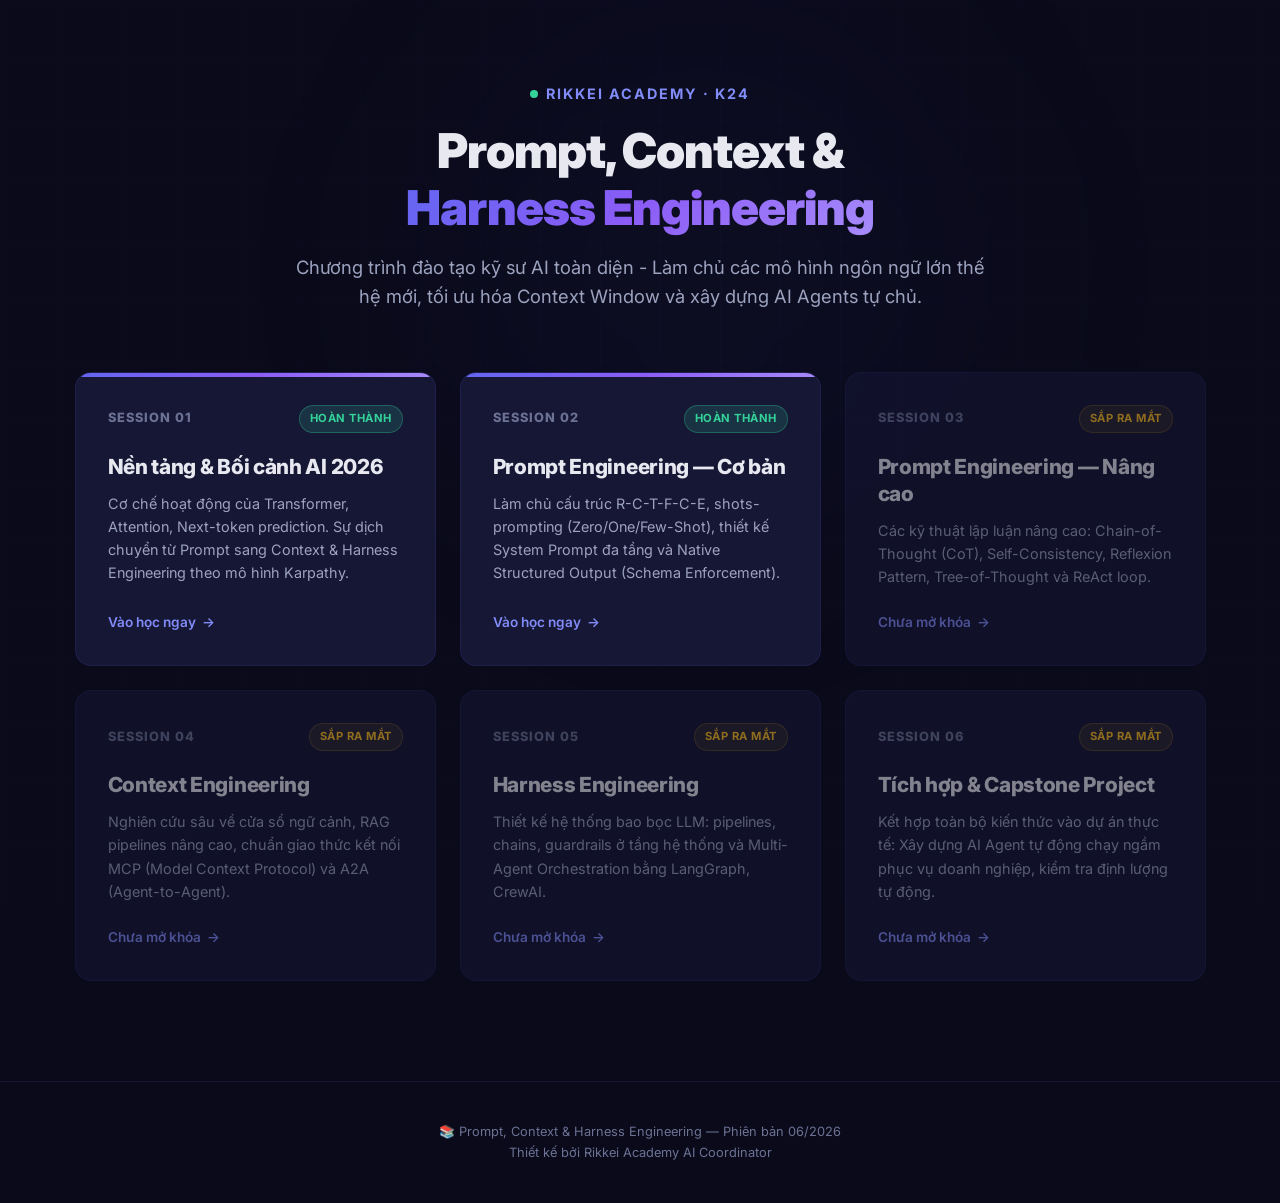
==== AI_agent/index.html @ f82d027a "feat: Add Session 02 learning page, materials and root dashboard" ====
<!DOCTYPE html>
<html lang="vi">
<head>
    <meta charset="UTF-8">
    <meta name="viewport" content="width=device-width, initial-scale=1.0">
    <title>Prompt, Context & Harness Engineering — Học Liệu Trực Tuyến 2026</title>
    <meta name="description" content="Cổng học tập trực tuyến khóa học Prompt, Context & Harness Engineering. Cập nhật tháng 06/2026.">
    <link rel="preconnect" href="https://fonts.googleapis.com">
    <link rel="preconnect" href="https://fonts.gstatic.com" crossorigin>
    <link href="https://fonts.googleapis.com/css2?family=Inter:wght@300;400;500;600;700;800;900&family=JetBrains+Mono:wght@400;500;600&display=swap" rel="stylesheet">
    <style>
        /* ====================== DESIGN SYSTEM ====================== */
        :root {
            --bg-primary: #0a0a1a;
            --bg-secondary: #111128;
            --bg-card: #161635;
            --bg-card-hover: #1c1c45;
            --border-subtle: rgba(99, 102, 241, 0.12);
            --border-medium: rgba(99, 102, 241, 0.25);
            
            --text-primary: #e8e8f0;
            --text-secondary: #9ca3bf;
            --text-muted: #6b7294;
            --text-accent: #818cf8;
            
            --accent-primary: #818cf8;
            --accent-secondary: #6366f1;
            --accent-gradient: linear-gradient(135deg, #6366f1, #8b5cf6, #a78bfa);
            --accent-glow: rgba(99, 102, 241, 0.3);
            
            --cyan: #22d3ee;
            --magenta: #f472b6;
            --gold: #fbbf24;
            --emerald: #34d399;

            --radius-md: 12px;
            --radius-lg: 16px;
            
            --font-body: 'Inter', -apple-system, BlinkMacSystemFont, sans-serif;
            --transition-medium: 0.4s cubic-bezier(0.4, 0, 0.2, 1);
        }

        *, *::before, *::after {
            margin: 0;
            padding: 0;
            box-sizing: border-box;
        }

        body {
            font-family: var(--font-body);
            background: var(--bg-primary);
            color: var(--text-primary);
            line-height: 1.6;
            overflow-x: hidden;
            min-height: 100vh;
            display: flex;
            flex-direction: column;
        }

        /* Grid background */
        .bg-grid {
            position: fixed;
            top: 0; left: 0; right: 0; bottom: 0;
            background-image:
                linear-gradient(rgba(99, 102, 241, 0.02) 1px, transparent 1px),
                linear-gradient(90deg, rgba(99, 102, 241, 0.02) 1px, transparent 1px);
            background-size: 60px 60px;
            pointer-events: none;
            z-index: 0;
        }

        .bg-glow {
            position: fixed;
            top: -20%; left: 20%;
            width: 70vw; height: 70vw;
            background: radial-gradient(circle, rgba(99, 102, 241, 0.06) 0%, transparent 60%);
            pointer-events: none;
            z-index: 0;
            filter: blur(100px);
        }

        /* Container */
        .container {
            max-width: 1200px;
            margin: 0 auto;
            padding: 40px 20px;
            position: relative;
            z-index: 1;
            flex: 1;
        }

        /* Header */
        header {
            text-align: center;
            margin-bottom: 60px;
            padding-top: 40px;
        }

        .logo {
            font-size: 0.9rem;
            font-weight: 700;
            letter-spacing: 2px;
            text-transform: uppercase;
            color: var(--accent-primary);
            margin-bottom: 16px;
            display: inline-flex;
            align-items: center;
            gap: 8px;
        }

        .logo .dot {
            width: 8px; height: 8px;
            background: var(--emerald);
            border-radius: 50%;
            display: inline-block;
        }

        h1 {
            font-size: clamp(2rem, 4vw, 3rem);
            font-weight: 900;
            line-height: 1.2;
            letter-spacing: -1px;
            margin-bottom: 16px;
        }

        h1 .gradient-text {
            background: var(--accent-gradient);
            -webkit-background-clip: text;
            -webkit-text-fill-color: transparent;
            background-clip: text;
        }

        .subtitle {
            font-size: clamp(1rem, 2vw, 1.15rem);
            color: var(--text-secondary);
            max-width: 700px;
            margin: 0 auto;
        }

        /* Grid */
        .sessions-grid {
            display: grid;
            grid-template-columns: repeat(auto-fill, minmax(340px, 1fr));
            gap: 24px;
            margin-top: 40px;
        }

        /* Session Card */
        .session-card {
            background: var(--bg-card);
            border: 1px solid var(--border-subtle);
            border-radius: var(--radius-lg);
            padding: 32px;
            display: flex;
            flex-direction: column;
            justify-content: space-between;
            transition: var(--transition-medium);
            text-decoration: none;
            color: inherit;
            position: relative;
            overflow: hidden;
        }

        .session-card::before {
            content: '';
            position: absolute;
            top: 0; left: 0; right: 0; height: 4px;
            background: transparent;
            transition: var(--transition-medium);
        }

        .session-card.active::before {
            background: var(--accent-gradient);
        }

        .session-card.active:hover {
            border-color: var(--border-medium);
            transform: translateY(-5px);
            box-shadow: 0 12px 30px rgba(99, 102, 241, 0.15);
        }

        .session-card.disabled {
            opacity: 0.55;
            cursor: not-allowed;
            pointer-events: none;
        }

        .card-header {
            display: flex;
            justify-content: space-between;
            align-items: center;
            margin-bottom: 20px;
        }

        .session-num {
            font-size: 0.8rem;
            font-weight: 800;
            color: var(--text-muted);
            text-transform: uppercase;
            letter-spacing: 1px;
        }

        .badge {
            font-size: 0.7rem;
            font-weight: 700;
            padding: 4px 10px;
            border-radius: 20px;
            text-transform: uppercase;
            letter-spacing: 0.5px;
        }

        .badge.active {
            background: rgba(52, 211, 153, 0.15);
            color: var(--emerald);
            border: 1px solid rgba(52, 211, 153, 0.3);
        }

        .badge.upcoming {
            background: rgba(251, 191, 36, 0.1);
            color: var(--gold);
            border: 1px solid rgba(251, 191, 36, 0.2);
        }

        .card-body h2 {
            font-size: 1.3rem;
            font-weight: 800;
            margin-bottom: 12px;
            line-height: 1.3;
            letter-spacing: -0.3px;
        }

        .session-card.active:hover .card-body h2 {
            color: var(--accent-primary);
        }

        .card-body p {
            color: var(--text-secondary);
            font-size: 0.9rem;
            margin-bottom: 24px;
        }

        .card-footer {
            display: flex;
            align-items: center;
            font-size: 0.85rem;
            font-weight: 600;
            color: var(--accent-primary);
            gap: 6px;
            transition: var(--transition-medium);
        }

        .session-card.active:hover .card-footer {
            gap: 12px;
        }

        /* Footer */
        footer {
            text-align: center;
            padding: 40px 20px;
            color: var(--text-muted);
            font-size: 0.8rem;
            border-top: 1px solid var(--border-subtle);
            margin-top: 60px;
            position: relative;
            z-index: 1;
        }
    </style>
</head>
<body>

<div class="bg-grid"></div>
<div class="bg-glow"></div>

<div class="container">
    <header>
        <div class="logo">
            <span class="dot"></span>
            Rikkei Academy · K24
        </div>
        <h1>
            Prompt, Context & <br>
            <span class="gradient-text">Harness Engineering</span>
        </h1>
        <p class="subtitle">
            Chương trình đào tạo kỹ sư AI toàn diện - Làm chủ các mô hình ngôn ngữ lớn thế hệ mới, tối ưu hóa Context Window và xây dựng AI Agents tự chủ.
        </p>
    </header>

    <div class="sessions-grid">
        <!-- Session 01 -->
        <a href="sessions/session-01/index.html" class="session-card active">
            <div>
                <div class="card-header">
                    <span class="session-num">Session 01</span>
                    <span class="badge active">Hoàn thành</span>
                </div>
                <div class="card-body">
                    <h2>Nền tảng & Bối cảnh AI 2026</h2>
                    <p>Cơ chế hoạt động của Transformer, Attention, Next-token prediction. Sự dịch chuyển từ Prompt sang Context & Harness Engineering theo mô hình Karpathy.</p>
                </div>
            </div>
            <div class="card-footer">
                Vào học ngay <span>→</span>
            </div>
        </a>

        <!-- Session 02 -->
        <a href="sessions/session-02/index.html" class="session-card active">
            <div>
                <div class="card-header">
                    <span class="session-num">Session 02</span>
                    <span class="badge active">Hoàn thành</span>
                </div>
                <div class="card-body">
                    <h2>Prompt Engineering — Cơ bản</h2>
                    <p>Làm chủ cấu trúc R-C-T-F-C-E, shots-prompting (Zero/One/Few-Shot), thiết kế System Prompt đa tầng và Native Structured Output (Schema Enforcement).</p>
                </div>
            </div>
            <div class="card-footer">
                Vào học ngay <span>→</span>
            </div>
        </a>

        <!-- Session 03 -->
        <a href="#" class="session-card disabled">
            <div>
                <div class="card-header">
                    <span class="session-num">Session 03</span>
                    <span class="badge upcoming">Sắp ra mắt</span>
                </div>
                <div class="card-body">
                    <h2>Prompt Engineering — Nâng cao</h2>
                    <p>Các kỹ thuật lập luận nâng cao: Chain-of-Thought (CoT), Self-Consistency, Reflexion Pattern, Tree-of-Thought và ReAct loop.</p>
                </div>
            </div>
            <div class="card-footer">
                Chưa mở khóa <span>→</span>
            </div>
        </a>

        <!-- Session 04 -->
        <a href="#" class="session-card disabled">
            <div>
                <div class="card-header">
                    <span class="session-num">Session 04</span>
                    <span class="badge upcoming">Sắp ra mắt</span>
                </div>
                <div class="card-body">
                    <h2>Context Engineering</h2>
                    <p>Nghiên cứu sâu về cửa sổ ngữ cảnh, RAG pipelines nâng cao, chuẩn giao thức kết nối MCP (Model Context Protocol) và A2A (Agent-to-Agent).</p>
                </div>
            </div>
            <div class="card-footer">
                Chưa mở khóa <span>→</span>
            </div>
        </a>

        <!-- Session 05 -->
        <a href="#" class="session-card disabled">
            <div>
                <div class="card-header">
                    <span class="session-num">Session 05</span>
                    <span class="badge upcoming">Sắp ra mắt</span>
                </div>
                <div class="card-body">
                    <h2>Harness Engineering</h2>
                    <p>Thiết kế hệ thống bao bọc LLM: pipelines, chains, guardrails ở tầng hệ thống và Multi-Agent Orchestration bằng LangGraph, CrewAI.</p>
                </div>
            </div>
            <div class="card-footer">
                Chưa mở khóa <span>→</span>
            </div>
        </a>

        <!-- Session 06 -->
        <a href="#" class="session-card disabled">
            <div>
                <div class="card-header">
                    <span class="session-num">Session 06</span>
                    <span class="badge upcoming">Sắp ra mắt</span>
                </div>
                <div class="card-body">
                    <h2>Tích hợp & Capstone Project</h2>
                    <p>Kết hợp toàn bộ kiến thức vào dự án thực tế: Xây dựng AI Agent tự động chạy ngầm phục vụ doanh nghiệp, kiểm tra định lượng tự động.</p>
                </div>
            </div>
            <div class="card-footer">
                Chưa mở khóa <span>→</span>
            </div>
        </a>
    </div>
</div>

<footer>
    <p>
        📚 Prompt, Context & Harness Engineering — Phiên bản 06/2026<br>
        Thiết kế bởi Rikkei Academy AI Coordinator
    </p>
</footer>

</body>
</html>
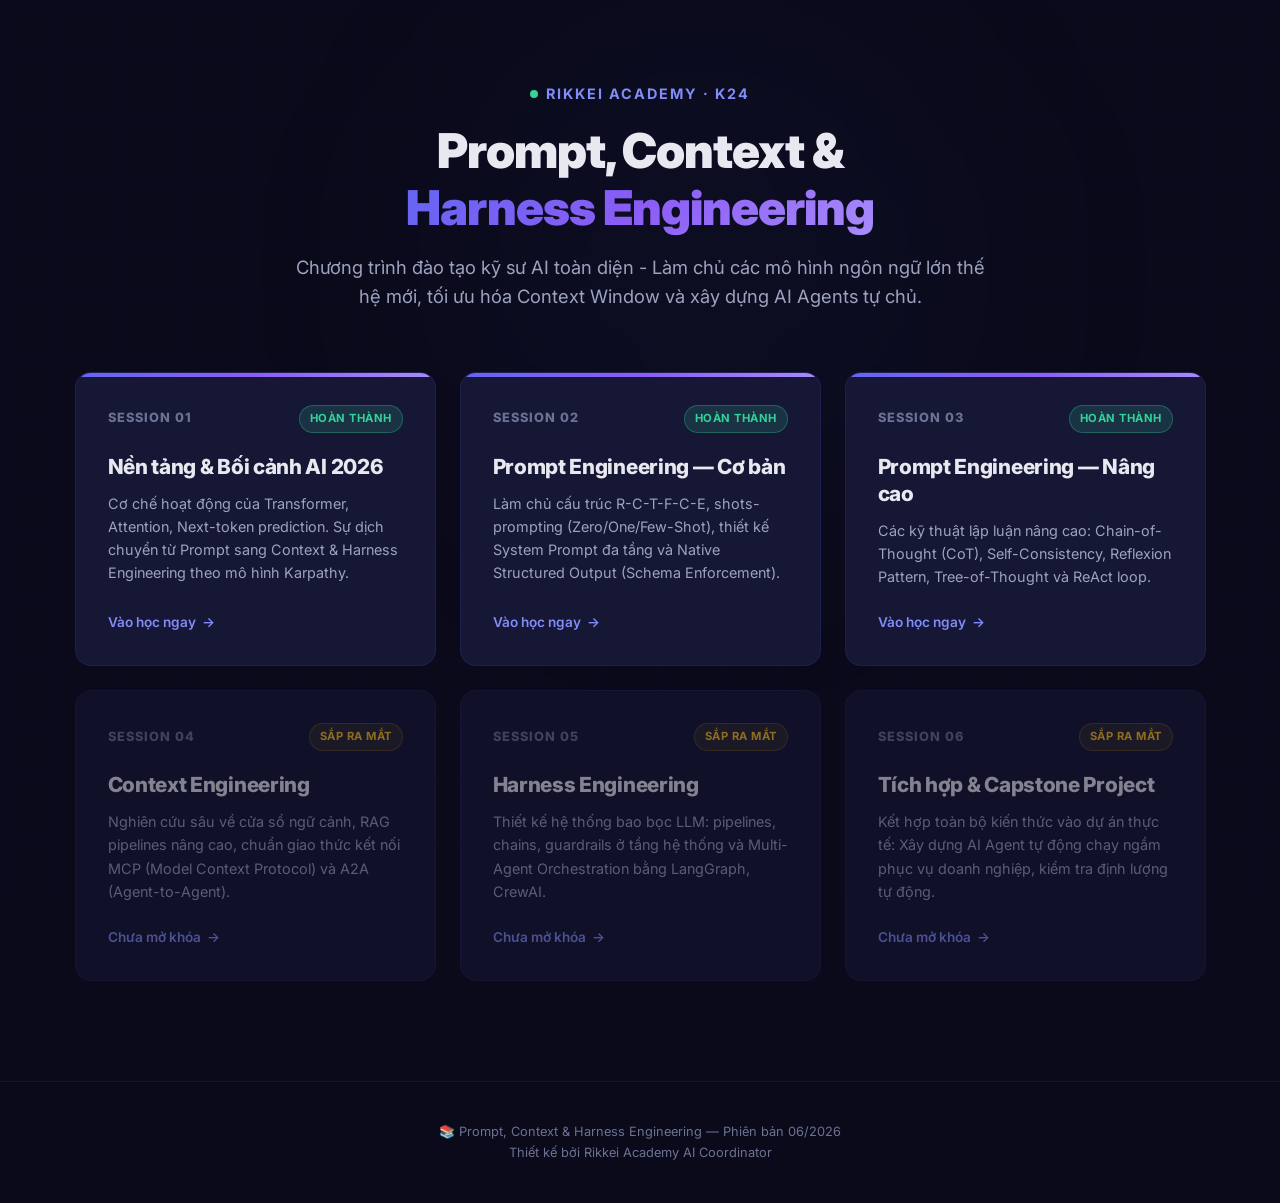
==== commit 2a256d31: "feat: add session 03 learning materials and activate session 03 in main portal" ====
--- a/AI_agent/index.html
+++ b/AI_agent/index.html
@@ -322,11 +322,11 @@
         </a>
 
         <!-- Session 03 -->
-        <a href="#" class="session-card disabled">
+        <a href="sessions/session-03/index.html" class="session-card active">
             <div>
                 <div class="card-header">
                     <span class="session-num">Session 03</span>
-                    <span class="badge upcoming">Sắp ra mắt</span>
+                    <span class="badge active">Hoàn thành</span>
                 </div>
                 <div class="card-body">
                     <h2>Prompt Engineering — Nâng cao</h2>
@@ -334,7 +334,7 @@
                 </div>
             </div>
             <div class="card-footer">
-                Chưa mở khóa <span>→</span>
+                Vào học ngay <span>→</span>
             </div>
         </a>
 
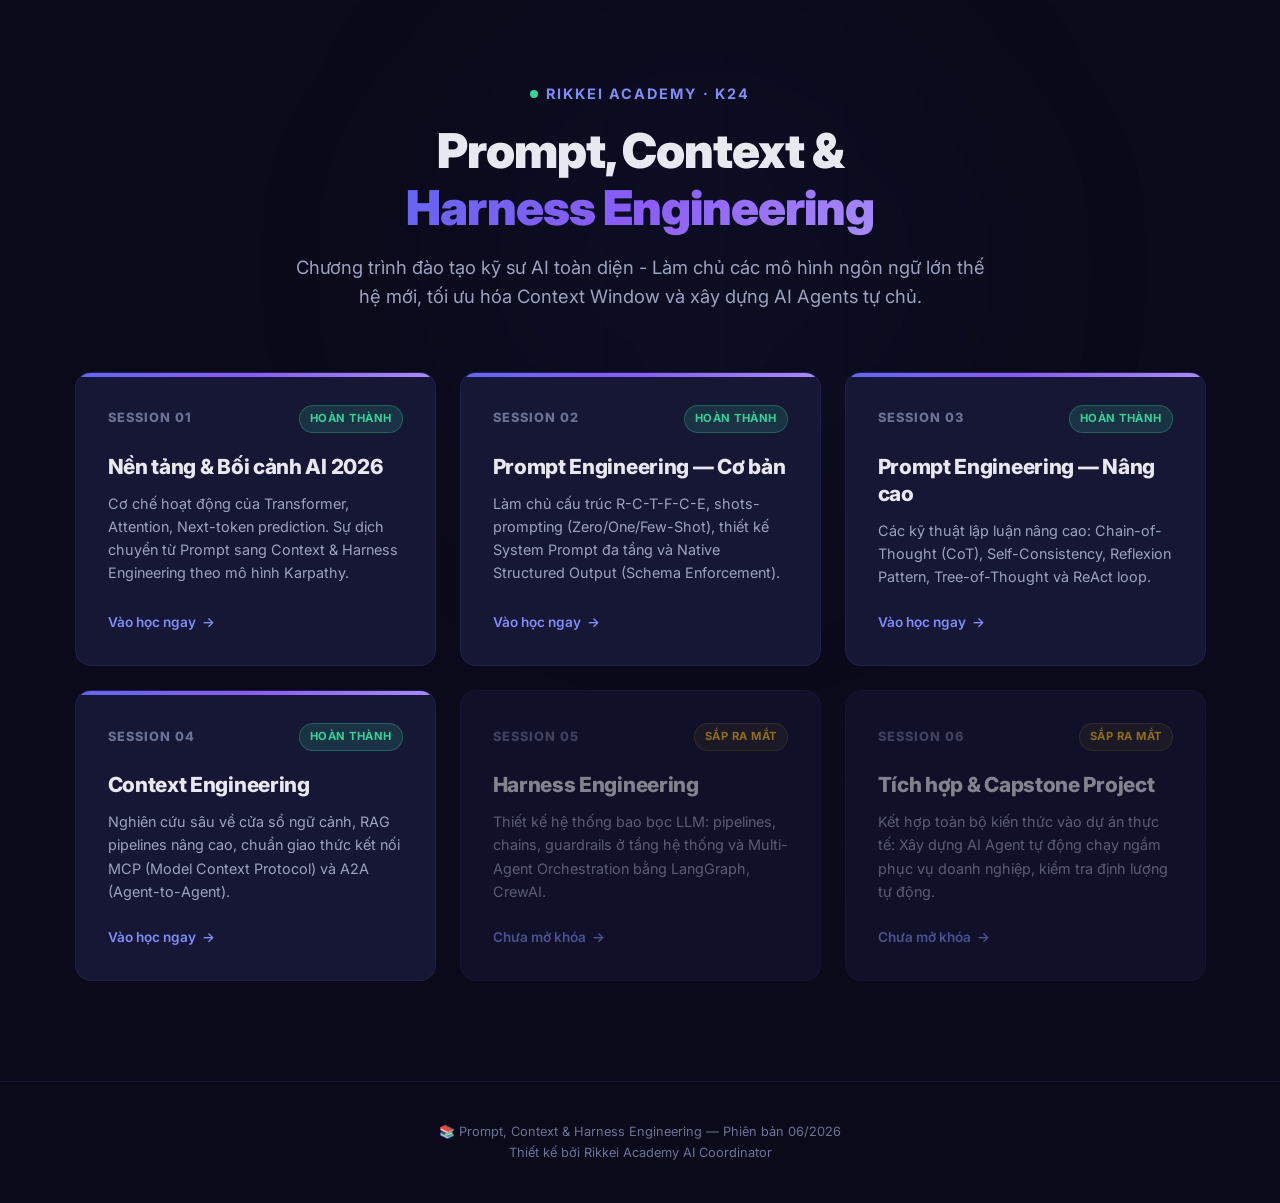
==== commit 6f5d628f: "feat: add session 04 learning materials and activate session 04 in main portal" ====
--- a/AI_agent/index.html
+++ b/AI_agent/index.html
@@ -339,11 +339,11 @@
         </a>
 
         <!-- Session 04 -->
-        <a href="#" class="session-card disabled">
+        <a href="sessions/session-04/index.html" class="session-card active">
             <div>
                 <div class="card-header">
                     <span class="session-num">Session 04</span>
-                    <span class="badge upcoming">Sắp ra mắt</span>
+                    <span class="badge active">Hoàn thành</span>
                 </div>
                 <div class="card-body">
                     <h2>Context Engineering</h2>
@@ -351,7 +351,7 @@
                 </div>
             </div>
             <div class="card-footer">
-                Chưa mở khóa <span>→</span>
+                Vào học ngay <span>→</span>
             </div>
         </a>
 
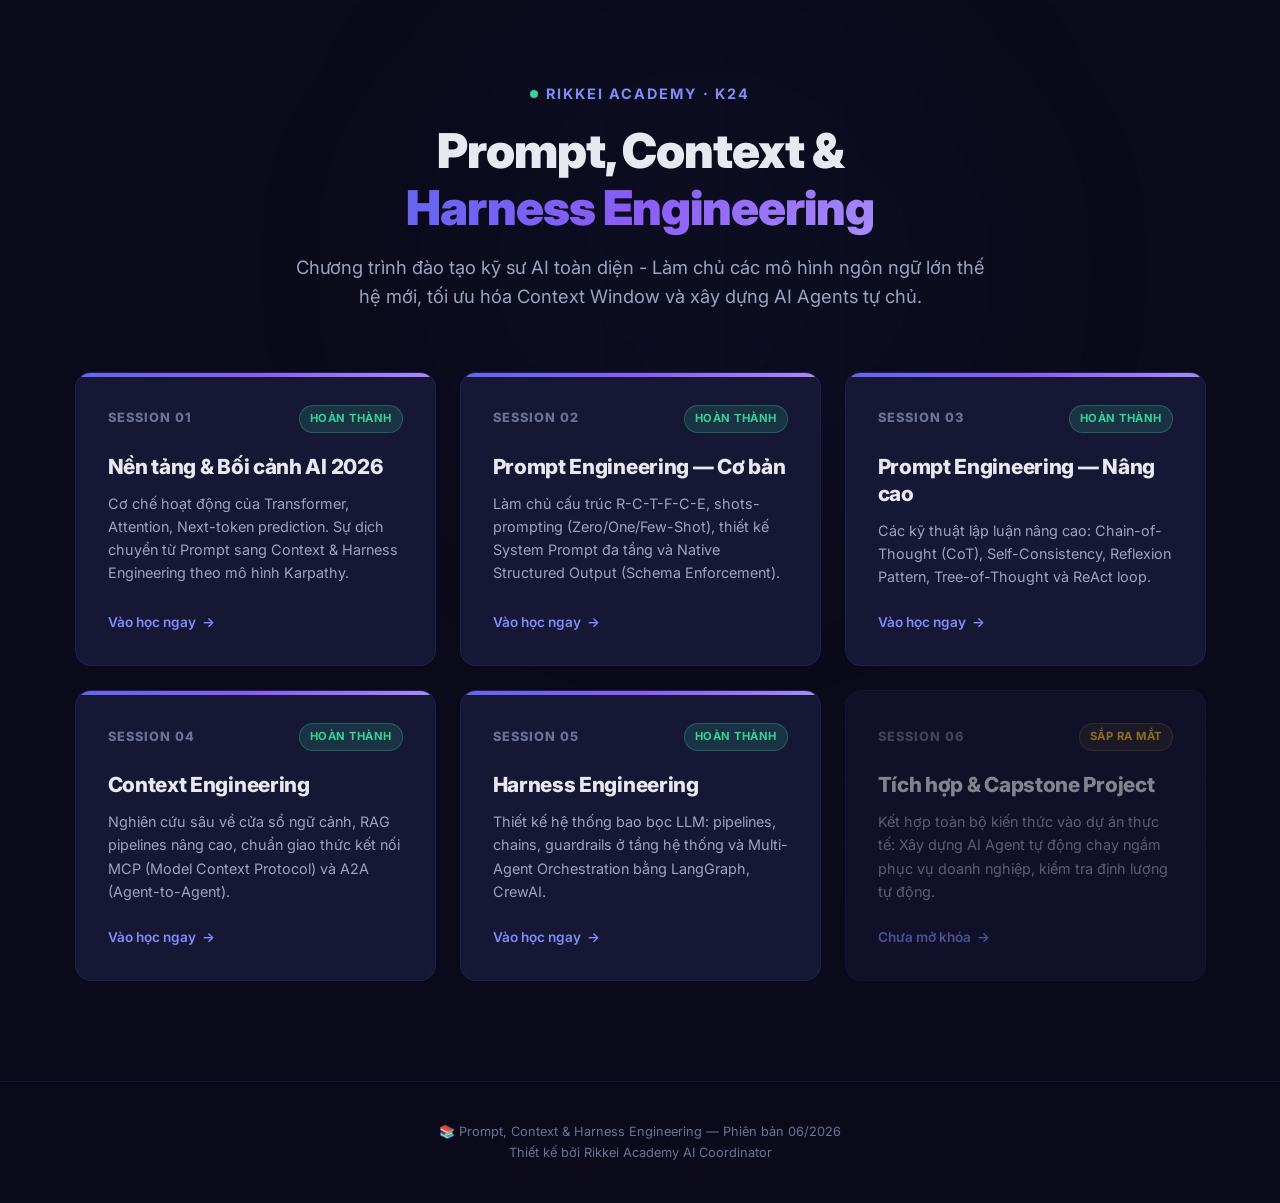
==== commit 315e0365: "feat(ai-agent): add learning materials and interactive dashboard for session 05" ====
--- a/AI_agent/index.html
+++ b/AI_agent/index.html
@@ -356,11 +356,11 @@
         </a>
 
         <!-- Session 05 -->
-        <a href="#" class="session-card disabled">
+        <a href="sessions/session-05/index.html" class="session-card active">
             <div>
                 <div class="card-header">
                     <span class="session-num">Session 05</span>
-                    <span class="badge upcoming">Sắp ra mắt</span>
+                    <span class="badge active">Hoàn thành</span>
                 </div>
                 <div class="card-body">
                     <h2>Harness Engineering</h2>
@@ -368,7 +368,7 @@
                 </div>
             </div>
             <div class="card-footer">
-                Chưa mở khóa <span>→</span>
+                Vào học ngay <span>→</span>
             </div>
         </a>
 
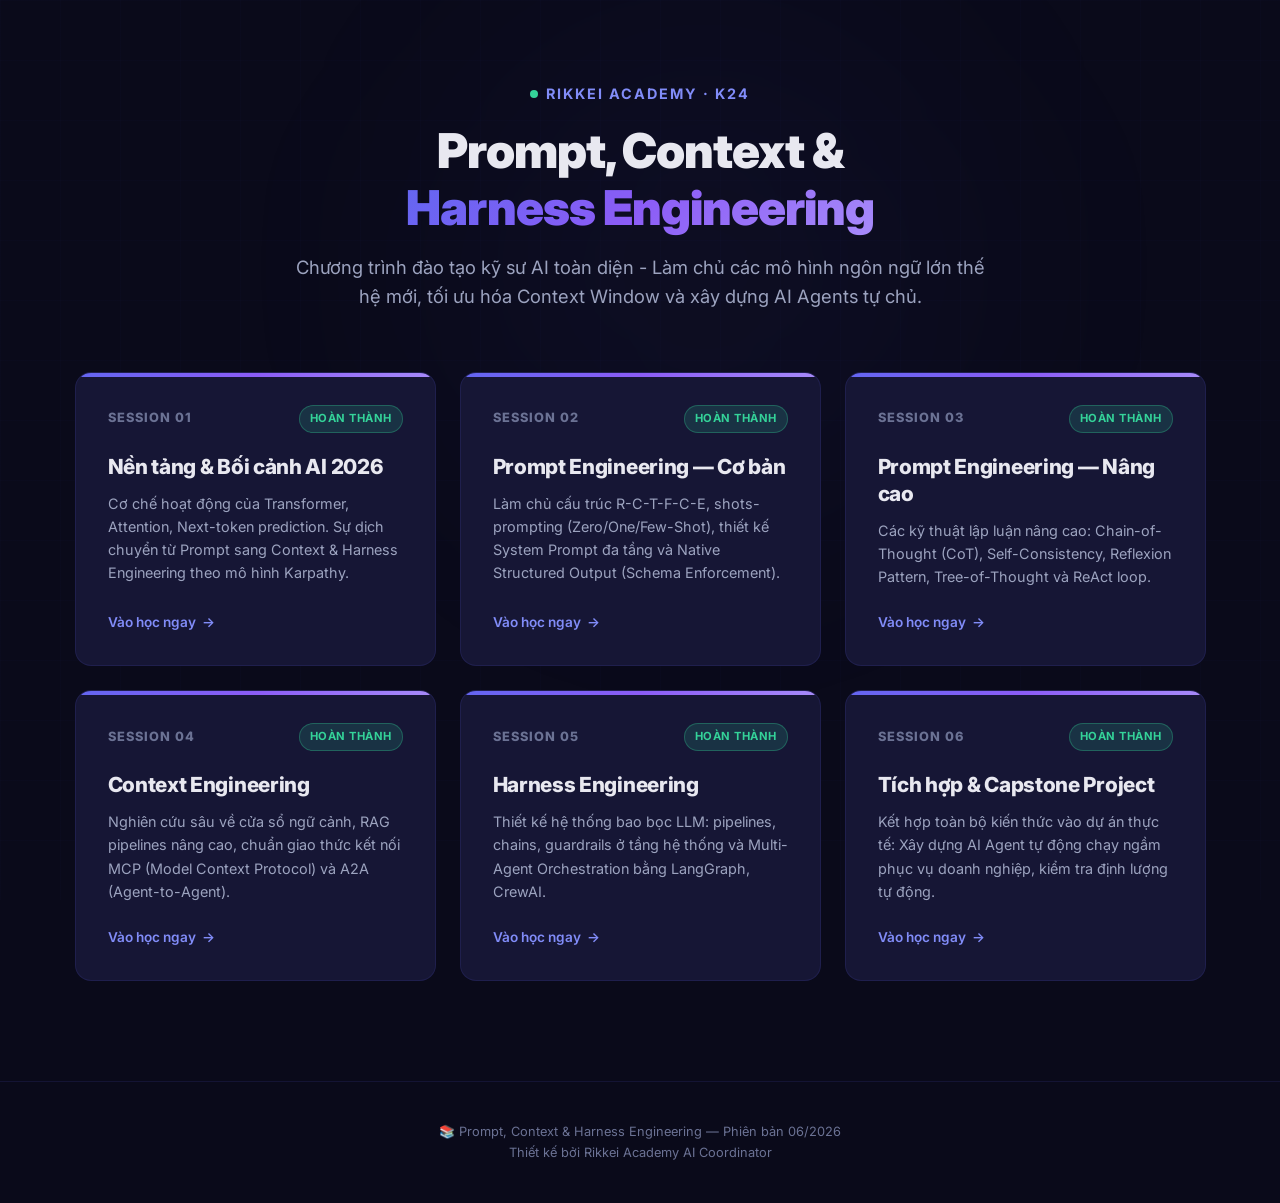
==== commit 22341cdb: "feat: implement Session 06 (Tich hop & Capstone Project) and update criteria documents" ====
--- a/AI_agent/index.html
+++ b/AI_agent/index.html
@@ -373,11 +373,11 @@
         </a>
 
         <!-- Session 06 -->
-        <a href="#" class="session-card disabled">
+        <a href="sessions/session-06/index.html" class="session-card active">
             <div>
                 <div class="card-header">
                     <span class="session-num">Session 06</span>
-                    <span class="badge upcoming">Sắp ra mắt</span>
+                    <span class="badge active">Hoàn thành</span>
                 </div>
                 <div class="card-body">
                     <h2>Tích hợp & Capstone Project</h2>
@@ -385,7 +385,7 @@
                 </div>
             </div>
             <div class="card-footer">
-                Chưa mở khóa <span>→</span>
+                Vào học ngay <span>→</span>
             </div>
         </a>
     </div>
